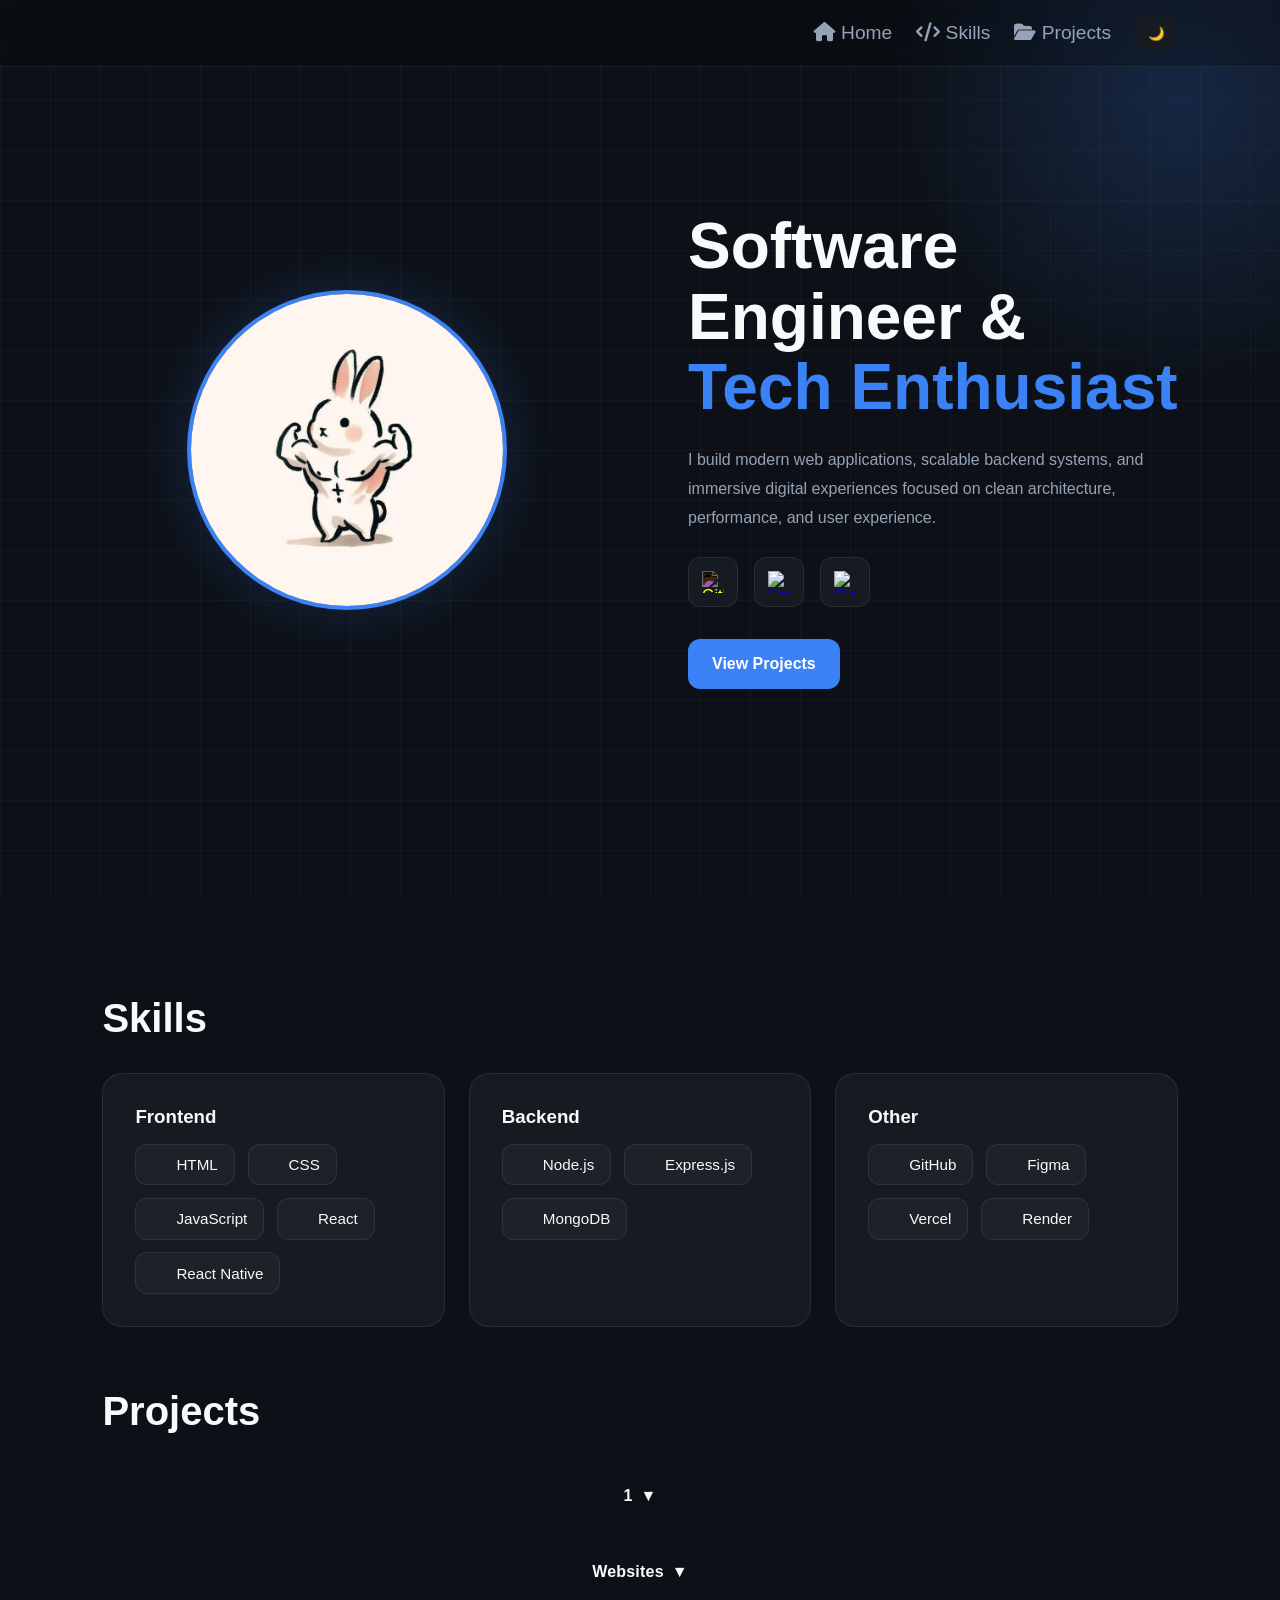
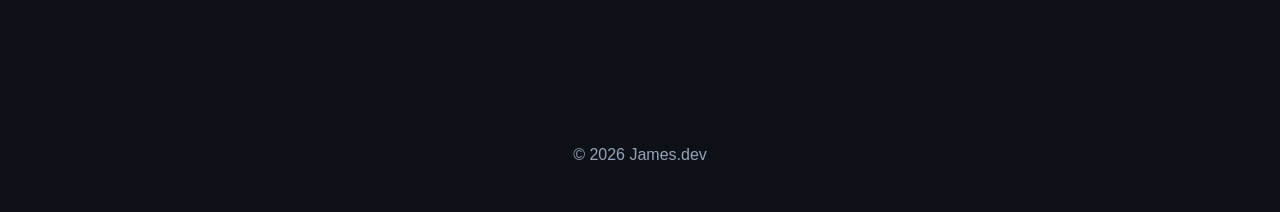
==== Landing page.html @ 767bd8dd "change 67" ====
<!DOCTYPE html>
<html lang="en">

<head>
  <meta charset="UTF-8" />
  <meta name="viewport" content="width=device-width, initial-scale=1.0" />
  <title>Minimal Portfolio</title>

  <style>
    * {
      margin: 0;
      padding: 0;
      box-sizing: border-box;
      scroll-behavior: smooth;
    }

    :root {
      --bg: #0d1117;
      --card: #161b22;
      --text: #f8fafc;
      --secondary: #94a3b8;
      --accent: #3b82f6;
      --border: rgba(255, 255, 255, 0.08);
    }

    body.light {
      --bg: #f8fafc;
      --card: #ffffff;

      --text: #0f172a;
      --secondary: #64748b;

      --accent: #2563eb;

      --border:
        rgba(15, 23, 42, .08);
    }

    body {
      font-family: Arial, sans-serif;
      background: var(--bg);
      color: var(--text);
      overflow-x: hidden;
      transition: 0.3s;
      position: relative;
    }

    /* BACKGROUND */

    .bg-grid {
      position: fixed;
      inset: 0;
      background-image:
        linear-gradient(rgba(255, 255, 255, 0.03) 1px, transparent 1px),
        linear-gradient(90deg, rgba(255, 255, 255, 0.03) 1px, transparent 1px);
      background-size: 50px 50px;
      z-index: -2;
    }

    body.light .bg-grid {
      background-image:
        linear-gradient(rgba(0, 0, 0, 0.03) 1px, transparent 1px),
        linear-gradient(90deg, rgba(0, 0, 0, 0.03) 1px, transparent 1px);
    }

    .glow {
      position: fixed;
      width: 600px;
      height: 600px;
      border-radius: 50%;
      background: radial-gradient(circle, rgba(59, 130, 246, 0.2), transparent 70%);
      top: -200px;
      right: -200px;
      z-index: -1;
      animation: float 8s ease-in-out infinite;
    }

    @keyframes float {

      0%,
      100% {
        transform: translateY(0);
      }

      50% {
        transform: translateY(30px);
      }
    }

    /* NAVBAR */

    header {
      position: fixed;
      width: 100%;
      top: 0;
      left: 0;
      padding: 1rem 8%;
      display: flex;
      justify-content: space-between;
      align-items: center;
      backdrop-filter: blur(14px);
      background: rgba(0, 0, 0, 0.2);
      border-bottom: 1px solid var(--border);
      z-index: 999;
    }

    body.light header {
      background: rgba(255, 255, 255, 0.5);
    }

    .logo {
      font-size: 1.2rem;
      font-weight: bold;
    }

    nav {
      display: flex;
      align-items: center;
      gap: 1.5rem;
    }

    nav a {
      position: relative;
      text-decoration: none;
      color: var(--secondary);
      transition: .3s;
      font-size: 1.2rem;
    }

    nav a:hover i {
      text-shadow: 0 0 15px var(--accent);
    }

    nav a:hover {
      color: var(--text);
    }

    nav a::after {
      content: "";
      position: absolute;
      bottom: -8px;
      left: 50%;
      width: 0;
      height: 2px;
      background: var(--accent);

      transform: translateX(-50%);
      transition: width .3s ease;
    }

    nav a:hover::after {
      width: 100%;
    }

    .toggle-btn {
      border: none;
      background: var(--card);
      color: var(--text);
      padding: 0.6rem 0.8rem;
      border-radius: 10px;
      cursor: pointer;
    }

    .menu-btn {
      display: none;
      font-size: 1.5rem;
      cursor: pointer;
    }

    /* HERO */

    .hero {
      min-height: 100vh;
      display: flex;
      align-items: center;
      justify-content: center;
      gap: 6rem;
      padding: 8rem 8%;
    }

    .hero-image {
      flex: 1;
      display: flex;
      justify-content: center;
      animation: fadeUp 1s ease;
    }

    .image-circle {
      width: 320px;
      height: 320px;
      border-radius: 50%;
      border: 4px solid var(--accent);
      overflow: hidden;
      background: var(--card);
      box-shadow: 0 0 60px rgba(59, 130, 246, 0.2);
    }

    .image-circle img {
      width: 100%;
      height: 100%;
      object-fit: cover;
    }

    .hero-content {
      flex: 1;
      animation: fadeUp 1.2s ease;
    }

    .hero-content h1 {
      font-size: 4rem;
      line-height: 1.1;
    }

    .hero-content span {
      color: var(--accent);
    }

    .hero-content p {
      margin-top: 1.5rem;
      color: var(--secondary);
      line-height: 1.8;
      max-width: 600px;
    }

    .buttons {
      margin-top: 2rem;
      display: flex;
      gap: 1rem;
    }

    .btn {
      text-decoration: none;
      padding: 1rem 1.5rem;
      border-radius: 12px;
      transition: 0.3s;
      font-weight: 600;
    }

    .primary {
      background: var(--accent);
      color: white;
    }

    .secondary {
      border: 1px solid var(--border);
      color: var(--text);
      background: var(--card);
    }

    .btn:hover {
      transform: translateY(-4px);
    }

    /* SECTIONS */

    section {
      padding: 6rem 8%;
    }

    .section-title {
      font-size: 2.5rem;
      margin-bottom: 2rem;
    }

    .cards {
      display: grid;
      grid-template-columns: repeat(auto-fit, minmax(250px, 1fr));
      gap: 1.5rem;
      justify-content: center;
    }

    .card {
      background: var(--card);
      border: 1px solid var(--border);
      padding: 2rem;
      border-radius: 20px;
      transition: 0.3s;
    }

    .card:hover {
      transform: translateY(-8px);
      border-color: var(--accent);
    }

    .card h3 {
      margin-bottom: 1rem;
    }

    .card p {
      color: var(--secondary);
      line-height: 1.7;
    }


    /* TECH STACK */

    .tech-stack {
      display: flex;
      flex-wrap: wrap;
      gap: 0.8rem;
      margin-top: 1rem;
    }

    .tech {
      display: flex;
      align-items: center;
      gap: 0.5rem;
      padding: 0.7rem 1rem;
      background: rgba(255, 255, 255, 0.03);
      border: 1px solid var(--border);
      border-radius: 12px;
      color: var(--text);
      font-size: 0.95rem;
      transition: 0.3s;
    }


    body.light .tech {
      border: 1px solid gray;
    }

    .tech img {
      width: 16px;
      height: 16px;
      filter: invert(1);
      transition: 0.3s;
    }


    body.light .tech img {
      filter: invert(0);
    }



    /* TECH HOVER */

    .tech:hover {
      transform: translateY(-4px);
      border-color: var(--accent);
      box-shadow: 0 0 18px rgba(59, 130, 246, 0.15);
    }

    /* LIGHT MODE */

    body.light .tech:hover {
      box-shadow: 0 0 16px rgba(37, 99, 235, 0.12);
      border: 1.5px solid var(--accent);
    }

    footer {
      padding: 3rem;
      text-align: center;
      color: var(--secondary);
    }

    /* ANIMATIONS */

    @keyframes fadeUp {
      from {
        opacity: 0;
        transform: translateY(40px);
      }

      to {
        opacity: 1;
        transform: translateY(0);
      }
    }

    /* MOBILE */

    @media(max-width:900px) {

      .hero {
        flex-direction: column;
        text-align: center;
        gap: 3rem;
      }

      .hero-content h1 {
        font-size: 2.8rem;
      }

      .buttons {
        justify-content: center;
        flex-wrap: wrap;
      }

      .image-circle {
        width: 240px;
        height: 240px;
      }

      nav {
        position: absolute;
        top: 100%;
        right: 0;
        background: var(--card);
        width: 220px;
        flex-direction: column;
        align-items: flex-start;
        padding: 1.5rem;
        border-left: 1px solid var(--border);
        border-bottom: 1px solid var(--border);
        display: none;
      }

      nav.active {
        display: flex;
      }

      .menu-btn {
        display: block;
      }

      .social-links {
        justify-content: center;
      }

    }

    .social-links {
      display: flex;
      gap: 1rem;
      margin-top: 1.5rem;
    }

    .social-links a {
      width: 50px;
      height: 50px;

      display: flex;
      align-items: center;
      justify-content: center;

      border-radius: 12px;

      background: var(--card);
      border: 1px solid var(--border);

      transition: .3s;
    }

    .social-links img {
      width: 22px;
      height: 22px;
    }

    .dark-invert {
      filter: invert(1);
    }

    body.light .dark-invert {
      filter: invert(0);
    }

    .social-links a:hover {
      transform: translateY(-4px);
      border-color: var(--accent);
    }

    /* =========================
   PROJECTS
========================= */

    #category-container {
      display: flex;
      justify-content: center;
      flex-wrap: wrap;
      gap: 1rem;

    }

    .project-category {
      font-weight: 600;
      letter-spacing: .2px;
      transition:
        transform .2s ease;
      min-width: 220px;

      padding: .9rem 1rem;
      min-height: 60px;

      cursor: pointer;

      display: flex;
      align-items: center;
      justify-content: center;

      gap: .5rem;
      transition: .3s;
    }


    .project-name {
      min-height: 60px;

      display: flex;
      align-items: center;
      justify-content: center;
    }


    .project-item {
      margin-top: 1rem;

      background: var(--card);

      border: 1px solid var(--border);

      border-radius: 18px;

      overflow: hidden;

      text-decoration: none;

      color: inherit;

      --offsetY: 40px;

      opacity: 0;

      transform: translateY(var(--offsetY));

      transition:
        opacity .6s ease,
        transform .6s ease,
        border-color .2s ease,
        box-shadow .2s ease;
    }

    .project-item.visible {

      opacity: 1;

      --offsetY: 0px;
    }

    .project-item:hover {

      transform:
        translateY(calc(var(--offsetY) - 6px));

      border-color: var(--accent);

      box-shadow:
        0 12px 30px rgba(59, 130, 246, .12);
    }

    .project-thumbnail {
      width: 100%;
      height: 320px;
      object-fit: contain;

      border-bottom: 1px solid var(--border);
    }

    .project-name {
      padding: 1.2rem;

      text-align: center;

      font-size: 1.05rem;
      font-weight: 600;
    }

    /* =========================
   RESPONSIVE
========================= */

    @media (max-width: 900px) {

      #category-container {
        grid-template-columns: repeat(2, 1fr);
      }

    }

    @media (max-width: 600px) {

      #category-container {
        grid-template-columns: 1fr;
      }

      #project-display {
        grid-template-columns:
          repeat(auto-fill, minmax(160px, 1fr));
      }

    }

    @media (max-width: 768px) {

      .project-item {
        width: 100%;
      }

    }

    .category-arrow {
      display: inline-block;
      transition: transform .3s ease;
    }

    .project-category.active .category-arrow {
      transform: rotate(-180deg);
    }

    .category-wrapper {
      width: 100%;
    }

    .category-projects {

      display: none;

      grid-template-columns:
        repeat(2, minmax(0, 1fr));

      gap: 1.5rem;

      width: 100%;
    }

    .category-projects.show {

      display: grid;

      animation:
        fadeProjects .35s ease;
    }

    @keyframes fadeProjects {

      from {

        opacity: 0;

        transform: translateY(-15px);
      }

      to {

        opacity: 1;

        transform: translateY(0);
      }

    }

    #projects {
      margin-top: -130px;
      width: 100%;
    }

    #projects .section-title {
      text-align: left;
    }

    .reveal {
      opacity: 0;
      transform: translateY(40px);

      transition:
        opacity .7s ease,
        transform .7s ease;
    }

    .reveal.show {
      opacity: 1;
      transform: translateY(0);
    }

    .reveal-left {
      opacity: 0;
      transform: translateX(-50px);

      transition:
        opacity .7s ease,
        transform .7s ease;
    }

    .reveal-left.show {
      opacity: 1;
      transform: translateX(0);
    }

    .reveal-right {
      opacity: 0;
      transform: translateX(50px);

      transition:
        opacity .7s ease,
        transform .7s ease;
    }

    .reveal-right.show {
      opacity: 1;
      transform: translateX(0);
    }

    .project-video {
      width: 100%;
      aspect-ratio: 16 / 9;

      border: none;

      border-bottom: 1px solid var(--border);

      display: block;
    }

    @media (max-width: 768px) {

      .category-projects {

        grid-template-columns: 1fr;

      }

    }
  </style>
  <link rel="stylesheet" href="https://cdnjs.cloudflare.com/ajax/libs/font-awesome/6.7.2/css/all.min.css">
</head>

<body>

  <div class="bg-grid"></div>
  <div class="glow"></div>

  <header>

    <div class="logo">

    </div>

    <div class="menu-btn" id="menuBtn">
      ☰
    </div>

    <nav id="navMenu">
      <a href="#home">
        <i class="fa-solid fa-house"></i> Home
      </a>

      <a href="#skills">
        <i class="fa-solid fa-code"></i> Skills
      </a>

      <a href="#projects">
        <i class="fa-solid fa-folder-open"></i> Projects
      </a>

      <button class="toggle-btn" id="themeToggle">
        🌙
      </button>
    </nav>

  </header>

  <!-- HERO -->

  <section class="hero" id="home">

    <div class="hero-image reveal-left">

      <div class="image-circle">

        <!-- PUT YOUR IMAGE HERE -->
        <img src="Profile.jpg" alt="Profile">

      </div>

    </div>

    <div class="hero-content reveal-right">

      <h1>
        Software Engineer &
        <span>Tech Enthusiast</span>
      </h1>

      <p>
        I build modern web applications, scalable backend systems,
        and immersive digital experiences focused on clean architecture,
        performance, and user experience.
      </p>
      <div class="social-links">

        <a href="https://github.com/Bucksmon">
          <img class="dark-invert" src="https://cdn.simpleicons.org/github" alt="GitHub">
        </a>

        <a href="mailto:your@email.com">
          <img src="https://cdn.simpleicons.org/gmail" alt="Email">
        </a>

        <a href="#">
          <img src="https://cdn.simpleicons.org/discord" alt="Discord">
        </a>

      </div>
      <div class="buttons">
        <a href="#projects" class="btn primary">
          View Projects
        </a>


      </div>

    </div>

  </section>


  <!-- SKILLS -->

  <section id="skills">

    <h2 class="section-title reveal">
      Skills
    </h2>

    <div class="cards">

      <!-- FRONTEND -->

      <div class="card reveal">

        <h3>Frontend</h3>

        <div class="tech-stack">

          <span class="tech">
            <img class="dark-invert" src="https://cdn.simpleicons.org/html5" width="16" height="16">
            HTML
          </span>

          <span class="tech">
            <img src="https://cdn.simpleicons.org/css" width="16" height="16">
            CSS
          </span>

          <span class="tech">
            <img src="https://cdn.simpleicons.org/javascript" width="16" height="16">
            JavaScript
          </span>

          <span class="tech">
            <img src="https://cdn.simpleicons.org/react" width="16" height="16">
            React
          </span>

          <span class="tech">
            <img src="https://cdn.simpleicons.org/react" width="16" height="16">
            React Native
          </span>

        </div>

      </div>

      <!-- BACKEND -->

      <div class="card">

        <h3>Backend</h3>

        <div class="tech-stack">

          <span class="tech">
            <img src="https://cdn.simpleicons.org/nodedotjs" width="16" height="16">
            Node.js
          </span>

          <span class="tech">
            <img src="https://cdn.simpleicons.org/express" width="16" height="16">
            Express.js
          </span>

          <span class="tech">
            <img src="https://cdn.simpleicons.org/mongodb" width="16" height="16">
            MongoDB
          </span>

        </div>

      </div>

      <!-- OTHER -->

      <div class="card reveal">

        <h3>Other</h3>

        <div class="tech-stack">

          <span class="tech">
            <img src="https://cdn.simpleicons.org/github" width="16" height="16">
            GitHub
          </span>

          <span class="tech">
            <img src="https://cdn.simpleicons.org/figma" width="16" height="16">
            Figma
          </span>

          <span class="tech">
            <img src="https://cdn.simpleicons.org/vercel" width="16" height="16">
            Vercel
          </span>

          <span class="tech">
            <img src="https://cdn.simpleicons.org/render" width="16" height="16">
            Render
          </span>

        </div>

      </div>

    </div>

  </section>
  <!-- PROJECTS -->

  <section id="projects">

    <h2 class="section-title reveal">
      Projects
    </h2>

    <div id="category-container"></div>

  </section>

  <footer>
    © 2026 James.dev
  </footer>

  <script>

    // DARK MODE

    const themeToggle =
      document.getElementById(
        "themeToggle"
      );

    themeToggle?.addEventListener(
      "click",
      () => {

        document.body
          .classList
          .toggle("light");

        themeToggle.innerHTML =
          document.body.classList.contains("light")
            ? "☀️"
            : "🌙";

      }
    );

    // MOBILE MENU

    const menuBtn =
      document.getElementById(
        "menuBtn"
      );

    const navMenu =
      document.getElementById(
        "navMenu"
      );

    menuBtn?.addEventListener(
      "click",
      () => {

        navMenu?.classList
          .toggle("active");

      }
    );
    function getEmbedUrl(url) {

      if (url.includes("youtube.com/watch?v=")) {

        const id = url.split("v=")[1].split("&")[0];

        return `https://www.youtube.com/embed/${id}`;
      }

      if (url.includes("youtube.com/shorts/")) {

        const id = url.split("/shorts/")[1].split("?")[0];

        return `https://www.youtube.com/embed/${id}`;
      }

      return url;
    }
    async function loadProjects() {

      try {

        const response =
          await fetch("./projects.json");

        const projects =
          await response.json();

        const grouped = {};

        projects.forEach(project => {

          if (!grouped[project.category]) {

            grouped[
              project.category
            ] = [];

          }

          grouped[
            project.category
          ].push(project);

        });

        const categoryContainer =
          document.getElementById(
            "category-container"
          );

        Object.keys(grouped)
          .forEach(category => {

            const wrapper =
              document.createElement(
                "div"
              );

            wrapper.className =
              "category-wrapper";

            const card =
              document.createElement(
                "div"
              );

            card.className =
              "project-category";

            card.innerHTML = `
  <span>${category}</span>

  <span class="category-arrow">
    ▼
  </span>
`;
            const projectsDiv =
              document.createElement(
                "div"
              );

            projectsDiv.className =
              "category-projects";

            projectsDiv.innerHTML =
              grouped[category]
                .map(project => `
      <a
        class="project-item"
        href="${project.url}"
        target="_blank"
      >
        <iframe
  class="project-video"
  src="${getEmbedUrl(project.video)}"
  title="${project.title}"
  loading="lazy"
  allowfullscreen>
</iframe>

        <div class="project-name">
          ${project.title}
        </div>
      </a>
    `)
                .join("");
            card.addEventListener(
              "click",
              () => {

                const isOpen =
                  projectsDiv.classList.contains(
                    "show"
                  );

                if (isOpen) {

                  projectsDiv.classList.remove(
                    "show"
                  );

                  card.classList.remove(
                    "active"
                  );

                } else {

                  projectsDiv.classList.add(
                    "show"
                  );

                  card.classList.add(
                    "active"
                  );

                  observeProjectCards(
                    projectsDiv
                  );

                }

              }
            );

            wrapper.appendChild(
              card
            );

            wrapper.appendChild(
              projectsDiv
            );

            categoryContainer.appendChild(
              wrapper
            );

          });

      }
      catch (error) {

        console.error(
          "Projects failed to load:",
          error
        );

      }

    }

    loadProjects();

    /* --------------------------
       SECTION REVEALS
    -------------------------- */

    const revealObserver =
      new IntersectionObserver(
        entries => {

          entries.forEach(entry => {

            if (entry.isIntersecting) {

              entry.target.classList.add("show");

            } else {

              entry.target.classList.remove("show");

            }

          });

        },
        {
          threshold: 0.2
        }
      );

    document
      .querySelectorAll(
        ".reveal, .reveal-left, .reveal-right"
      )
      .forEach(element => {

        revealObserver.observe(element);

      });

    /* --------------------------
       PROJECT CARD REVEALS
    -------------------------- */

    const projectObserver =
      new IntersectionObserver(
        entries => {

          entries.forEach(entry => {

            if (entry.isIntersecting) {

              entry.target.classList.add("visible");

            } else {

              entry.target.classList.remove("visible");

            }

          });

        },
        {
          threshold: 0.15
        }
      );

    function observeProjectCards(container) {

      container
        .querySelectorAll(".project-item")
        .forEach(card => {

          if (!card.dataset.observed) {

            projectObserver.observe(card);

            card.dataset.observed = "true";

          }

        });

    }
  </script>
</body>

</html>
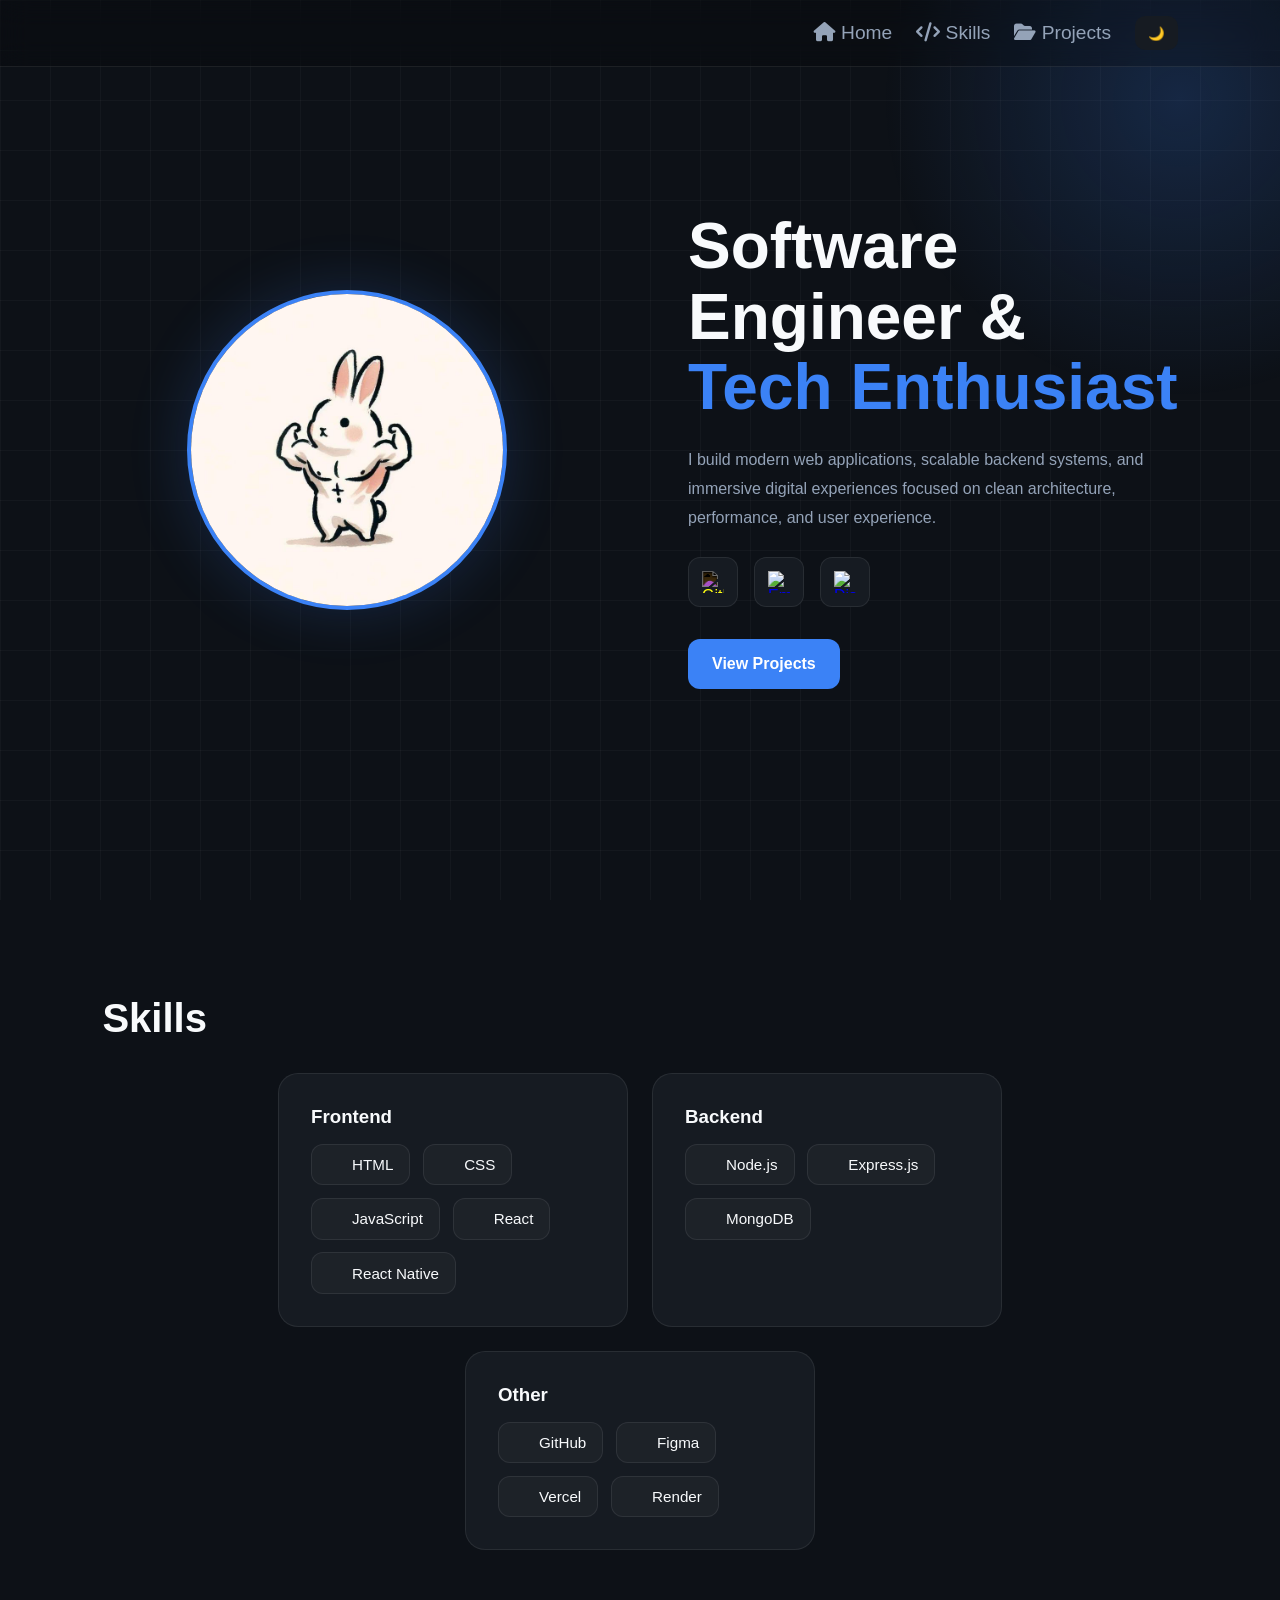
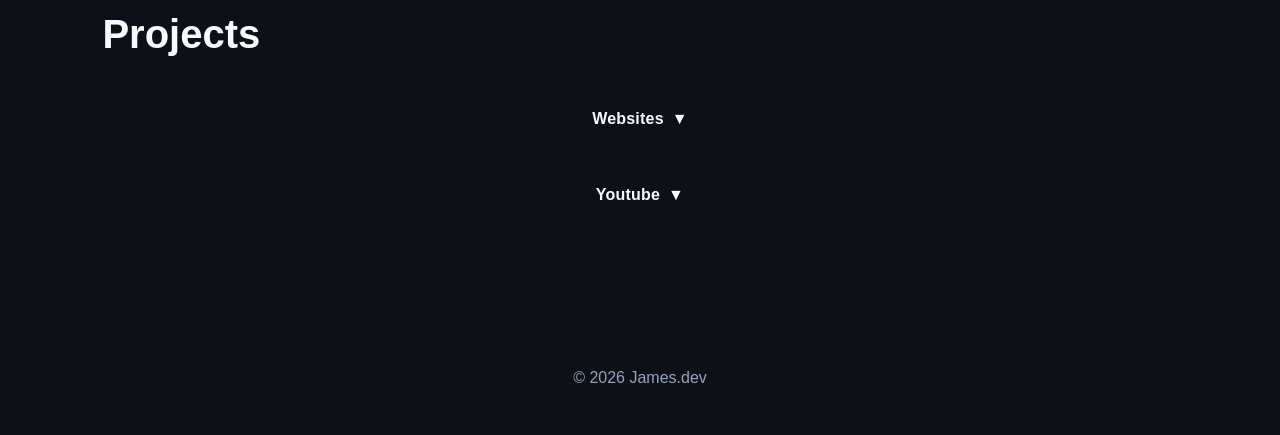
==== commit 5f5aec2f: "change 2" ====
--- a/Landing page.html
+++ b/Landing page.html
@@ -263,13 +263,16 @@
     }
 
     .cards {
-      display: grid;
-      grid-template-columns: repeat(auto-fit, minmax(250px, 1fr));
+      display: flex;
+      flex-wrap: wrap;
+      justify-content: center;
       gap: 1.5rem;
-      justify-content: center;
     }
 
     .card {
+      width: 350px;
+      max-width: 100%;
+
       background: var(--card);
       border: 1px solid var(--border);
       padding: 2rem;
@@ -322,7 +325,6 @@
     .tech img {
       width: 16px;
       height: 16px;
-      filter: invert(1);
       transition: 0.3s;
     }
 
@@ -843,17 +845,17 @@
           </span>
 
           <span class="tech">
-            <img src="https://cdn.simpleicons.org/javascript" width="16" height="16">
+            <img class="dark-invert" src="https://cdn.simpleicons.org/javascript" width="16" height="16">
             JavaScript
           </span>
 
           <span class="tech">
-            <img src="https://cdn.simpleicons.org/react" width="16" height="16">
+            <img class="dark-invert" src="https://cdn.simpleicons.org/react" width="16" height="16">
             React
           </span>
 
           <span class="tech">
-            <img src="https://cdn.simpleicons.org/react" width="16" height="16">
+            <img class="dark-invert" src="https://cdn.simpleicons.org/react" width="16" height="16">
             React Native
           </span>
 
@@ -870,7 +872,7 @@
         <div class="tech-stack">
 
           <span class="tech">
-            <img src="https://cdn.simpleicons.org/nodedotjs" width="16" height="16">
+            <img class="dark-invert" src="https://cdn.simpleicons.org/nodedotjs" width="16" height="16">
             Node.js
           </span>
 
@@ -880,7 +882,7 @@
           </span>
 
           <span class="tech">
-            <img src="https://cdn.simpleicons.org/mongodb" width="16" height="16">
+            <img class="dark-invert" src="https://cdn.simpleicons.org/mongodb" width="16" height="16">
             MongoDB
           </span>
 
@@ -902,7 +904,7 @@
           </span>
 
           <span class="tech">
-            <img src="https://cdn.simpleicons.org/figma" width="16" height="16">
+            <img class="dark-invert" src="https://cdn.simpleicons.org/figma" width="16" height="16">
             Figma
           </span>
 
